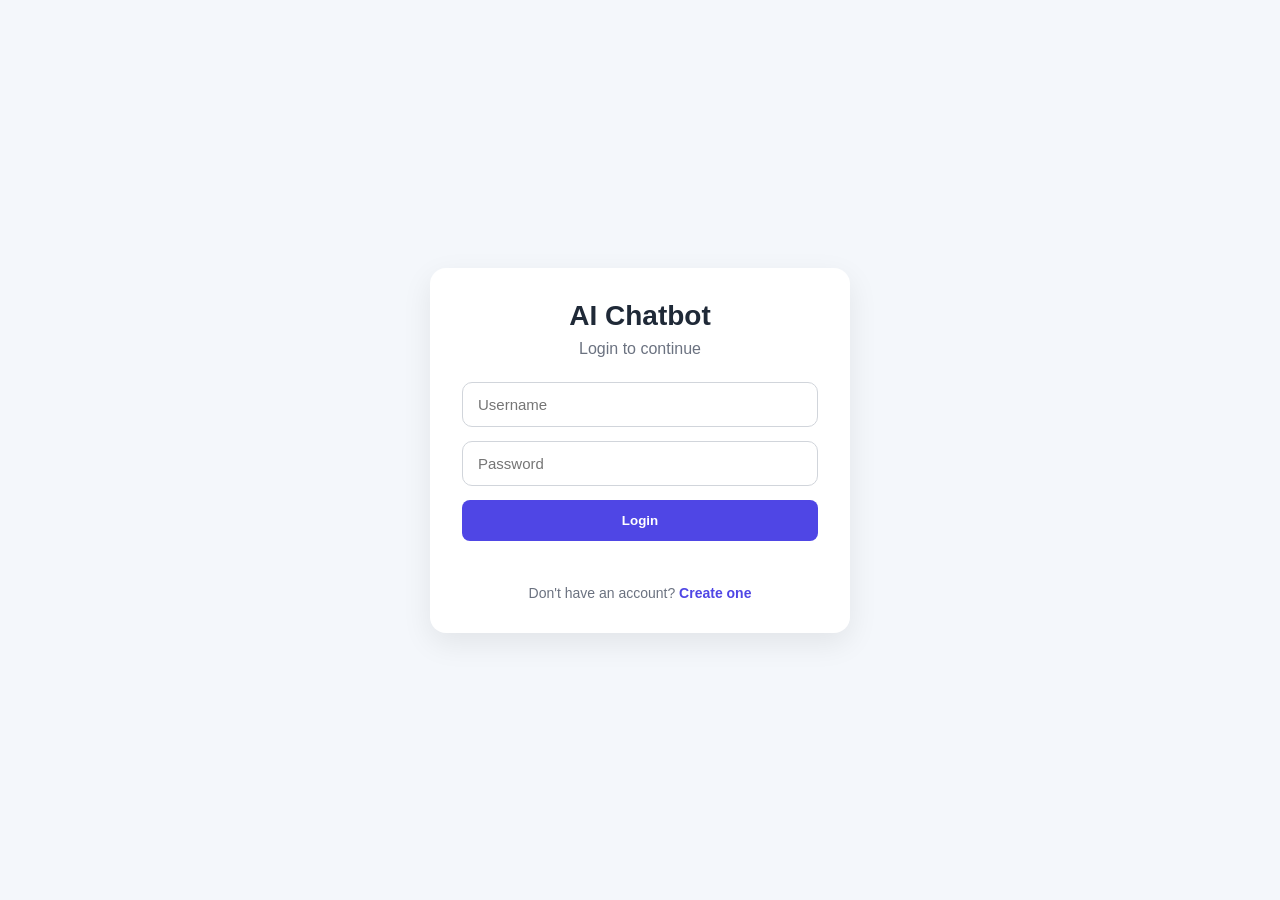
==== Project-1-Custom-AI-Chatbot/frontend/index.html @ d7967dd3 "Finalize custom AI chatbot with authentication, memory, web UI, and tests" ====
<!DOCTYPE html>
<html lang="en">
<head>
    <meta charset="UTF-8">
    <meta name="viewport" content="width=device-width, initial-scale=1.0">
    <title>AI Chatbot</title>
    <link rel="stylesheet" href="css/style.css">
</head>

<body>
    <div class="app">

        <header class="header">
            <div>
                <h1>AI Chatbot</h1>
                <p>Conversational AI with Memory</p>
            </div>

            <div class="header-actions">
                <button id="clearBtn" class="secondary-btn">Clear Chat</button>
                <button id="logoutBtn" class="secondary-btn">Logout</button>
            </div>
        </header>

        <main class="chat-container">
            <div id="messages" class="messages">
                <div class="message assistant">
                    <div class="bubble">
                        Hello! I'm your AI assistant. How can I help you today?
                    </div>
                </div>
            </div>

            <div id="status" class="status"></div>

            <form id="chatForm" class="input-area">
                <input
                    id="messageInput"
                    type="text"
                    placeholder="Type your message..."
                    autocomplete="off"
                    required
                >
                <button id="sendBtn" type="submit">Send</button>
            </form>
        </main>

    </div>

    <script src="js/app.js"></script>
</body>
</html>
---- Project-1-Custom-AI-Chatbot/frontend/css/style.css ----
* {
    box-sizing: border-box;
    margin: 0;
    padding: 0;
}

body {
    font-family: Arial, sans-serif;
    background: #f4f7fb;
    color: #1f2937;
    min-height: 100vh;
}

.app {
    max-width: 1000px;
    height: 100vh;
    margin: auto;
    display: flex;
    flex-direction: column;
    background: white;
}

.header {
    padding: 20px 24px;
    border-bottom: 1px solid #e5e7eb;
    display: flex;
    justify-content: space-between;
    align-items: center;
    gap: 20px;
}

.header h1 {
    font-size: 24px;
}

.header p {
    margin-top: 5px;
    color: #6b7280;
    font-size: 14px;
}

.header-actions {
    display: flex;
    gap: 10px;
}

button {
    border: none;
    border-radius: 8px;
    padding: 10px 16px;
    cursor: pointer;
    font-weight: 600;
}

.secondary-btn {
    background: #eef2ff;
    color: #3730a3;
}

.chat-container {
    flex: 1;
    display: flex;
    flex-direction: column;
    min-height: 0;
}

.messages {
    flex: 1;
    overflow-y: auto;
    padding: 24px;
}

.message {
    display: flex;
    margin-bottom: 16px;
}

.message.user {
    justify-content: flex-end;
}

.bubble {
    max-width: 75%;
    padding: 12px 16px;
    border-radius: 14px;
    line-height: 1.5;
    white-space: pre-wrap;
}

.message.assistant .bubble {
    background: #f1f5f9;
}

.message.user .bubble {
    background: #4f46e5;
    color: white;
}

.status {
    min-height: 24px;
    padding: 0 24px;
    color: #6b7280;
    font-size: 13px;
}

.input-area {
    display: flex;
    gap: 10px;
    padding: 16px 24px 24px;
    border-top: 1px solid #e5e7eb;
}

.input-area input {
    flex: 1;
    padding: 13px 15px;
    border: 1px solid #d1d5db;
    border-radius: 10px;
    outline: none;
    font-size: 15px;
}

.input-area input:focus {
    border-color: #4f46e5;
}

#sendBtn {
    background: #4f46e5;
    color: white;
}

#sendBtn:disabled {
    opacity: 0.6;
    cursor: not-allowed;
}

@media (max-width: 700px) {
    .header {
        align-items: flex-start;
        flex-direction: column;
    }

    .header-actions {
        width: 100%;
    }

    .header-actions button {
        flex: 1;
    }

    .bubble {
        max-width: 90%;
    }
}
    
/* Authentication Pages */

.auth-container {
    min-height: 100vh;
    display: flex;
    align-items: center;
    justify-content: center;
    padding: 20px;
}

.auth-card {
    width: 100%;
    max-width: 420px;
    background: white;
    padding: 32px;
    border-radius: 16px;
    box-shadow: 0 10px 30px rgba(0, 0, 0, 0.08);
}

.auth-card h1 {
    text-align: center;
    font-size: 28px;
}

.auth-subtitle {
    text-align: center;
    color: #6b7280;
    margin: 8px 0 24px;
}

.auth-card form {
    display: flex;
    flex-direction: column;
    gap: 14px;
}

.auth-card input {
    width: 100%;
    padding: 13px 15px;
    border: 1px solid #d1d5db;
    border-radius: 10px;
    outline: none;
    font-size: 15px;
}

.auth-card input:focus {
    border-color: #4f46e5;
}

.auth-card button {
    background: #4f46e5;
    color: white;
    padding: 13px;
}

.auth-link {
    margin-top: 20px;
    text-align: center;
    font-size: 14px;
    color: #6b7280;
}

.auth-link a {
    color: #4f46e5;
    font-weight: 600;
    text-decoration: none;
}
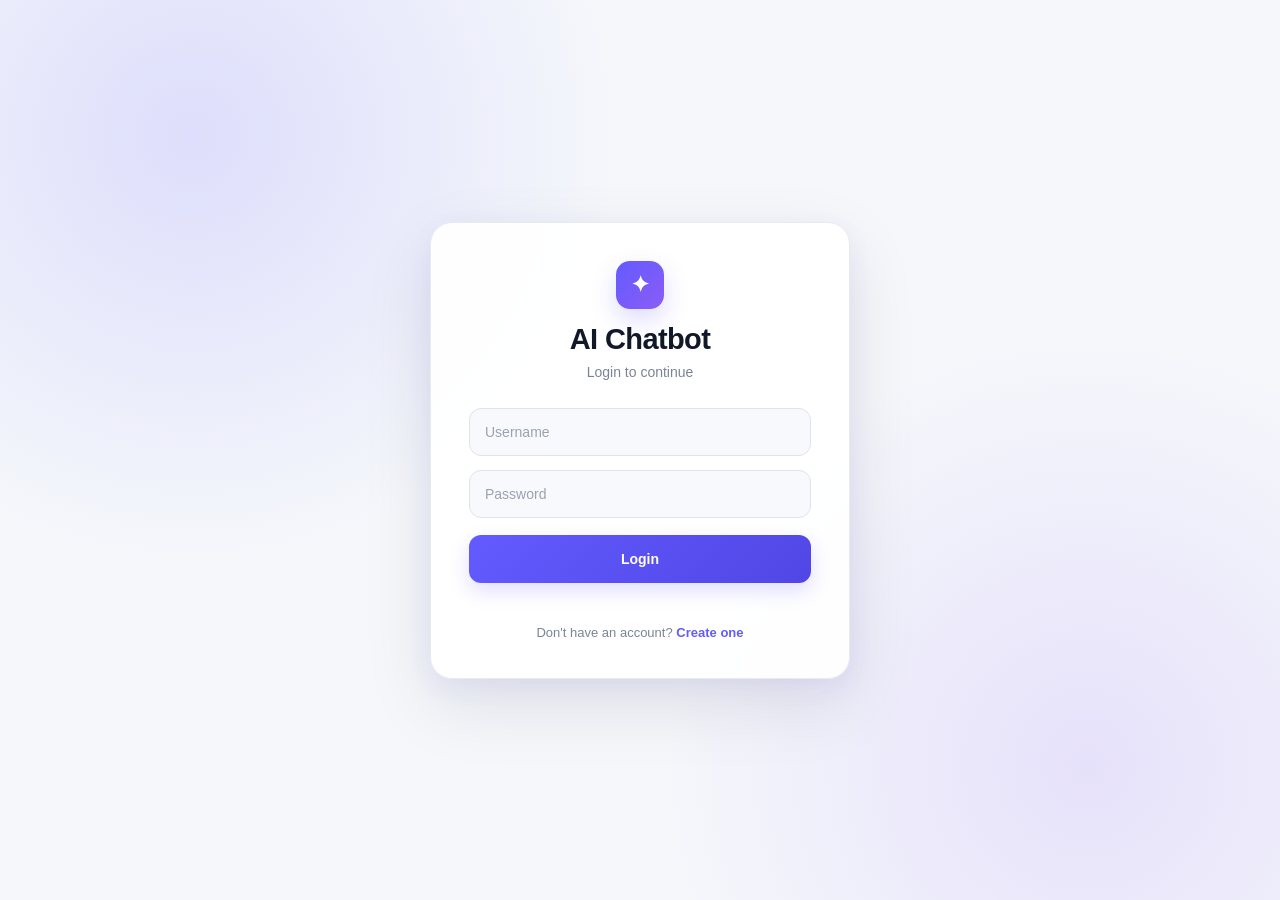
==== commit bf617538: "feat: complete AI chatbot frontend" ====
--- a/Project-1-Custom-AI-Chatbot/frontend/index.html
+++ b/Project-1-Custom-AI-Chatbot/frontend/index.html
@@ -10,43 +10,171 @@
 <body>
     <div class="app">
 
-        <header class="header">
-            <div>
-                <h1>AI Chatbot</h1>
-                <p>Conversational AI with Memory</p>
+        <!-- SIDEBAR -->
+        <aside class="sidebar">
+            <div class="sidebar-top">
+
+                <div class="brand">
+                    <div class="brand-icon">✦</div>
+                    <div>
+                        <h2>AI Chatbot</h2>
+                        <span>Conversational AI</span>
+                    </div>
+                </div>
+
+                <button id="newChatBtn" class="new-chat-btn" type="button">
+                    <span>＋</span>
+                    New Chat
+                </button>
+
+                <div class="sidebar-section">
+                    <div class="section-title">Conversation</div>
+
+                    <div class="chat-history-item active">
+                        <span>💬</span>
+                        <span>Current Conversation</span>
+                    </div>
+                </div>
+
             </div>
 
-            <div class="header-actions">
-                <button id="clearBtn" class="secondary-btn">Clear Chat</button>
-                <button id="logoutBtn" class="secondary-btn">Logout</button>
+            <div class="sidebar-bottom">
+                <div class="user-card">
+                    <div id="userAvatar" class="user-avatar">U</div>
+                    <div class="user-info">
+                        <strong id="usernameDisplay">User</strong>
+                        <span>AI Chatbot</span>
+                    </div>
+
+                    <button id="logoutBtn" class="logout-btn" title="Logout">
+                        ↪
+                    </button>
+                </div>
             </div>
-        </header>
+        </aside>
 
-        <main class="chat-container">
-            <div id="messages" class="messages">
-                <div class="message assistant">
-                    <div class="bubble">
-                        Hello! I'm your AI assistant. How can I help you today?
+
+        <!-- MAIN CHAT -->
+        <section class="main-area">
+
+            <!-- HEADER -->
+            <header class="chat-header">
+                <div class="chat-title">
+                    <div class="ai-avatar">
+                        ✦
+                    </div>
+
+                    <div>
+                        <h1>AI Assistant</h1>
+                        <div class="online-status">
+                            <span></span>
+                            AI Online
+                        </div>
                     </div>
                 </div>
-            </div>
 
-            <div id="status" class="status"></div>
+                <div class="header-actions">
+                    <button id="headerClearBtn" class="header-btn" type="button">
+                        Clear Chat
+                    </button>
+                </div>
+            </header>
 
-            <form id="chatForm" class="input-area">
-                <input
-                    id="messageInput"
-                    type="text"
-                    placeholder="Type your message..."
-                    autocomplete="off"
-                    required
-                >
-                <button id="sendBtn" type="submit">Send</button>
-            </form>
-        </main>
+
+            <!-- CHAT -->
+            <main class="chat-container">
+
+                <div id="messages" class="messages">
+
+                    <!-- WELCOME -->
+                    <div class="welcome-state">
+                        <div class="welcome-icon">✦</div>
+
+                        <h2>How can I help you today?</h2>
+
+                        <p>
+                            I'm your AI assistant. Ask me anything and
+                            I'll do my best to help.
+                        </p>
+
+                        <div class="suggestion-grid">
+                            <div class="suggestion-card">
+                                <span>💡</span>
+                                <strong>Ask a question</strong>
+                                <small>Get clear and useful answers</small>
+                            </div>
+
+                            <div class="suggestion-card">
+                                <span>🧠</span>
+                                <strong>Continue a conversation</strong>
+                                <small>I remember our conversation</small>
+                            </div>
+
+                            <div class="suggestion-card">
+                                <span>⚡</span>
+                                <strong>Get help quickly</strong>
+                                <small>Fast AI-powered assistance</small>
+                            </div>
+
+                            <div class="suggestion-card">
+                                <span>✨</span>
+                                <strong>Explore ideas</strong>
+                                <small>Brainstorm and create</small>
+                            </div>
+                        </div>
+                    </div>
+
+                    <!-- INITIAL AI MESSAGE -->
+                    <div class="message assistant">
+                        <div class="message-avatar ai-message-avatar">✦</div>
+
+                        <div class="message-content">
+                            <div class="message-name">AI Assistant</div>
+
+                            <div class="bubble">
+                                Hello! I'm your AI assistant. How can I help you today?
+                            </div>
+                        </div>
+                    </div>
+
+                </div>
+
+
+                <!-- STATUS -->
+                <div id="status" class="status"></div>
+
+
+                <!-- INPUT -->
+                <div class="input-wrapper">
+
+                    <form id="chatForm" class="input-area">
+
+                        <input
+                            id="messageInput"
+                            type="text"
+                            placeholder="Message AI Assistant..."
+                            autocomplete="off"
+                            required
+                        >
+
+                        <button id="sendBtn" type="submit" aria-label="Send message">
+                            <span>➤</span>
+                        </button>
+
+                    </form>
+
+                    <div class="input-hint">
+                        AI can make mistakes. Check important information.
+                    </div>
+
+                </div>
+
+            </main>
+
+        </section>
 
     </div>
 
     <script src="js/app.js"></script>
 </body>
-</html>
+</html>
--- a/Project-1-Custom-AI-Chatbot/frontend/css/style.css
+++ b/Project-1-Custom-AI-Chatbot/frontend/css/style.css
@@ -4,182 +4,769 @@
     padding: 0;
 }
 
+:root {
+    --bg: #f5f7fb;
+    --sidebar: #111827;
+    --sidebar-hover: #1f2937;
+    --primary: #635bff;
+    --primary-dark: #5146e5;
+    --text: #172033;
+    --muted: #7b8496;
+    --border: #e8ebf2;
+    --white: #ffffff;
+}
+
 body {
-    font-family: Arial, sans-serif;
-    background: #f4f7fb;
-    color: #1f2937;
+    font-family: Inter, "Segoe UI", Arial, sans-serif;
+    background: var(--bg);
+    color: var(--text);
     min-height: 100vh;
 }
 
+
+/* =========================
+   APP
+========================= */
+
 .app {
-    max-width: 1000px;
+    width: 100%;
     height: 100vh;
-    margin: auto;
+    display: flex;
+    overflow: hidden;
+    background: var(--white);
+}
+
+
+/* =========================
+   SIDEBAR
+========================= */
+
+.sidebar {
+    width: 270px;
+    min-width: 270px;
+    height: 100vh;
     display: flex;
     flex-direction: column;
-    background: white;
-}
-
-.header {
-    padding: 20px 24px;
-    border-bottom: 1px solid #e5e7eb;
-    display: flex;
     justify-content: space-between;
-    align-items: center;
-    gap: 20px;
-}
-
-.header h1 {
-    font-size: 24px;
-}
-
-.header p {
-    margin-top: 5px;
+    background: var(--sidebar);
+    color: white;
+    padding: 18px 14px;
+}
+
+.sidebar-top {
+    display: flex;
+    flex-direction: column;
+}
+
+.brand {
+    display: flex;
+    align-items: center;
+    gap: 11px;
+    padding: 8px 10px 24px;
+}
+
+.brand-icon {
+    width: 38px;
+    height: 38px;
+    display: flex;
+    align-items: center;
+    justify-content: center;
+    border-radius: 11px;
+    background: linear-gradient(135deg, #7c3aed, #4f46e5);
+    font-size: 19px;
+    box-shadow: 0 8px 20px rgba(99, 91, 255, 0.3);
+}
+
+.brand h2 {
+    font-size: 16px;
+    font-weight: 700;
+}
+
+.brand span {
+    display: block;
+    margin-top: 3px;
+    color: #9ca3af;
+    font-size: 11px;
+}
+
+.new-chat-btn {
+    width: 100%;
+    display: flex;
+    align-items: center;
+    justify-content: center;
+    gap: 8px;
+    padding: 12px;
+    border: 1px solid #374151;
+    border-radius: 10px;
+    background: #1f2937;
+    color: white;
+    font-size: 13px;
+    font-weight: 650;
+    cursor: pointer;
+    transition: 0.2s ease;
+}
+
+.new-chat-btn:hover {
+    background: #374151;
+    transform: translateY(-1px);
+}
+
+.new-chat-btn span {
+    font-size: 19px;
+}
+
+.sidebar-section {
+    margin-top: 30px;
+}
+
+.section-title {
+    padding: 0 10px 10px;
     color: #6b7280;
+    font-size: 11px;
+    font-weight: 700;
+    text-transform: uppercase;
+    letter-spacing: 0.8px;
+}
+
+.chat-history-item {
+    display: flex;
+    align-items: center;
+    gap: 10px;
+    padding: 11px 12px;
+    border-radius: 9px;
+    color: #d1d5db;
+    font-size: 13px;
+    cursor: pointer;
+    transition: 0.2s ease;
+}
+
+.chat-history-item:hover,
+.chat-history-item.active {
+    background: var(--sidebar-hover);
+    color: white;
+}
+
+.chat-history-item span:first-child {
     font-size: 14px;
 }
 
-.header-actions {
-    display: flex;
+.sidebar-bottom {
+    border-top: 1px solid #293241;
+    padding-top: 13px;
+}
+
+.user-card {
+    display: flex;
+    align-items: center;
     gap: 10px;
-}
-
-button {
+    padding: 8px;
+}
+
+.user-avatar {
+    width: 34px;
+    height: 34px;
+    border-radius: 50%;
+    display: flex;
+    align-items: center;
+    justify-content: center;
+    background: #374151;
+    color: white;
+    font-size: 13px;
+    font-weight: 700;
+}
+
+.user-info {
+    flex: 1;
+    min-width: 0;
+}
+
+.user-info strong {
+    display: block;
+    font-size: 12px;
+    color: white;
+}
+
+.user-info span {
+    display: block;
+    margin-top: 2px;
+    color: #9ca3af;
+    font-size: 10px;
+}
+
+.logout-btn {
+    width: 32px;
+    height: 32px;
     border: none;
     border-radius: 8px;
-    padding: 10px 16px;
+    background: transparent;
+    color: #9ca3af;
     cursor: pointer;
+    font-size: 18px;
+    transition: 0.2s ease;
+}
+
+.logout-btn:hover {
+    background: #374151;
+    color: white;
+}
+
+
+/* =========================
+   MAIN AREA
+========================= */
+
+.main-area {
+    flex: 1;
+    min-width: 0;
+    display: flex;
+    flex-direction: column;
+    background: #fbfcfe;
+}
+
+
+/* =========================
+   HEADER
+========================= */
+
+.chat-header {
+    height: 74px;
+    min-height: 74px;
+    padding: 12px 28px;
+    display: flex;
+    align-items: center;
+    justify-content: space-between;
+    border-bottom: 1px solid var(--border);
+    background: rgba(255, 255, 255, 0.96);
+}
+
+.chat-title {
+    display: flex;
+    align-items: center;
+    gap: 11px;
+}
+
+.ai-avatar {
+    width: 40px;
+    height: 40px;
+    display: flex;
+    align-items: center;
+    justify-content: center;
+    border-radius: 12px;
+    background: linear-gradient(135deg, #635bff, #8b5cf6);
+    color: white;
+    font-size: 19px;
+    box-shadow: 0 7px 18px rgba(99, 91, 255, 0.2);
+}
+
+.chat-title h1 {
+    font-size: 15px;
+    font-weight: 700;
+    color: #111827;
+}
+
+.online-status {
+    display: flex;
+    align-items: center;
+    gap: 5px;
+    margin-top: 3px;
+    color: #7b8496;
+    font-size: 11px;
+}
+
+.online-status span {
+    width: 6px;
+    height: 6px;
+    border-radius: 50%;
+    background: #22c55e;
+}
+
+.header-btn {
+    border: 1px solid var(--border);
+    border-radius: 9px;
+    padding: 9px 13px;
+    background: white;
+    color: #5d6678;
+    font-size: 12px;
     font-weight: 600;
-}
-
-.secondary-btn {
-    background: #eef2ff;
-    color: #3730a3;
-}
+    cursor: pointer;
+    transition: 0.2s ease;
+}
+
+.header-btn:hover {
+    border-color: #cfd4df;
+    background: #f8f9fc;
+}
+
+
+/* =========================
+   CHAT
+========================= */
 
 .chat-container {
     flex: 1;
+    min-height: 0;
     display: flex;
     flex-direction: column;
-    min-height: 0;
 }
 
 .messages {
     flex: 1;
     overflow-y: auto;
-    padding: 24px;
-}
+    padding: 35px clamp(20px, 7vw, 100px);
+    scroll-behavior: smooth;
+}
+
+.messages::-webkit-scrollbar {
+    width: 6px;
+}
+
+.messages::-webkit-scrollbar-track {
+    background: transparent;
+}
+
+.messages::-webkit-scrollbar-thumb {
+    background: #d5dae4;
+    border-radius: 20px;
+}
+
+
+/* =========================
+   WELCOME
+========================= */
+
+.welcome-state {
+    max-width: 720px;
+    margin: 25px auto 45px;
+    text-align: center;
+}
+
+.welcome-icon {
+    width: 58px;
+    height: 58px;
+    margin: 0 auto 18px;
+    display: flex;
+    align-items: center;
+    justify-content: center;
+    border-radius: 18px;
+    background: linear-gradient(135deg, #635bff, #8b5cf6);
+    color: white;
+    font-size: 27px;
+    box-shadow: 0 12px 30px rgba(99, 91, 255, 0.2);
+}
+
+.welcome-state h2 {
+    font-size: 25px;
+    color: #111827;
+    letter-spacing: -0.5px;
+}
+
+.welcome-state > p {
+    max-width: 480px;
+    margin: 9px auto 25px;
+    color: #7b8496;
+    font-size: 13px;
+    line-height: 1.6;
+}
+
+.suggestion-grid {
+    display: grid;
+    grid-template-columns: repeat(2, 1fr);
+    gap: 10px;
+    max-width: 560px;
+    margin: auto;
+}
+
+.suggestion-card {
+    padding: 14px;
+    text-align: left;
+    border: 1px solid var(--border);
+    border-radius: 12px;
+    background: white;
+    cursor: default;
+    transition: 0.2s ease;
+}
+
+.suggestion-card:hover {
+    border-color: #d5d9e6;
+    box-shadow: 0 8px 22px rgba(15, 23, 42, 0.05);
+    transform: translateY(-1px);
+}
+
+.suggestion-card > span {
+    font-size: 16px;
+}
+
+.suggestion-card strong {
+    display: block;
+    margin-top: 8px;
+    color: #374151;
+    font-size: 12px;
+}
+
+.suggestion-card small {
+    display: block;
+    margin-top: 4px;
+    color: #8b93a3;
+    font-size: 10px;
+}
+
+
+/* =========================
+   MESSAGES
+========================= */
 
 .message {
     display: flex;
-    margin-bottom: 16px;
+    gap: 10px;
+    margin: 20px auto;
+    max-width: 800px;
+    animation: messageIn 0.2s ease-out;
+}
+
+@keyframes messageIn {
+    from {
+        opacity: 0;
+        transform: translateY(6px);
+    }
+
+    to {
+        opacity: 1;
+        transform: translateY(0);
+    }
 }
 
 .message.user {
     justify-content: flex-end;
 }
 
+.message-avatar {
+    width: 30px;
+    min-width: 30px;
+    height: 30px;
+    display: flex;
+    align-items: center;
+    justify-content: center;
+    border-radius: 9px;
+    font-size: 12px;
+    font-weight: 700;
+}
+
+.ai-message-avatar {
+    background: linear-gradient(135deg, #635bff, #8b5cf6);
+    color: white;
+}
+
+.message-content {
+    max-width: 72%;
+}
+
+.message-name {
+    margin-bottom: 5px;
+    color: #7b8496;
+    font-size: 10px;
+    font-weight: 650;
+}
+
 .bubble {
-    max-width: 75%;
-    padding: 12px 16px;
-    border-radius: 14px;
-    line-height: 1.5;
+    padding: 12px 15px;
+    border-radius: 15px;
+    font-size: 13px;
+    line-height: 1.6;
     white-space: pre-wrap;
+    word-break: break-word;
 }
 
 .message.assistant .bubble {
-    background: #f1f5f9;
+    background: white;
+    border: 1px solid var(--border);
+    border-top-left-radius: 4px;
+    color: #344054;
+    box-shadow: 0 4px 15px rgba(15, 23, 42, 0.035);
+}
+
+.message.user .message-content {
+    order: 0;
 }
 
 .message.user .bubble {
-    background: #4f46e5;
-    color: white;
-}
+    background: linear-gradient(135deg, #635bff, #5146e5);
+    color: white;
+    border-top-right-radius: 4px;
+    box-shadow: 0 7px 18px rgba(99, 91, 255, 0.16);
+}
+
+
+/* =========================
+   STATUS
+========================= */
 
 .status {
-    min-height: 24px;
-    padding: 0 24px;
-    color: #6b7280;
-    font-size: 13px;
+    min-height: 20px;
+    padding: 0 clamp(20px, 7vw, 100px);
+    color: #7b8496;
+    font-size: 11px;
+}
+
+
+/* =========================
+   INPUT
+========================= */
+
+.input-wrapper {
+    padding: 12px clamp(20px, 7vw, 100px) 18px;
+    background: #fbfcfe;
 }
 
 .input-area {
-    display: flex;
-    gap: 10px;
-    padding: 16px 24px 24px;
-    border-top: 1px solid #e5e7eb;
+    max-width: 800px;
+    margin: auto;
+    display: flex;
+    align-items: center;
+    gap: 8px;
+    padding: 6px 7px 6px 15px;
+    border: 1px solid #dfe3eb;
+    border-radius: 16px;
+    background: white;
+    box-shadow: 0 7px 25px rgba(15, 23, 42, 0.06);
+    transition: 0.2s ease;
+}
+
+.input-area:focus-within {
+    border-color: #a9a4ff;
+    box-shadow:
+        0 7px 25px rgba(15, 23, 42, 0.06),
+        0 0 0 3px rgba(99, 91, 255, 0.08);
 }
 
 .input-area input {
     flex: 1;
-    padding: 13px 15px;
-    border: 1px solid #d1d5db;
-    border-radius: 10px;
+    min-width: 0;
+    border: none;
     outline: none;
+    background: transparent;
+    color: #172033;
+    font-family: inherit;
+    font-size: 13px;
+    padding: 11px 0;
+}
+
+.input-area input::placeholder {
+    color: #9aa2b1;
+}
+
+#sendBtn {
+    width: 39px;
+    height: 39px;
+    min-width: 39px;
+    display: flex;
+    align-items: center;
+    justify-content: center;
+    border: none;
+    border-radius: 11px;
+    background: linear-gradient(135deg, #635bff, #5146e5);
+    color: white;
+    cursor: pointer;
+    box-shadow: 0 5px 13px rgba(99, 91, 255, 0.2);
+    transition: 0.2s ease;
+}
+
+#sendBtn span {
     font-size: 15px;
-}
-
-.input-area input:focus {
-    border-color: #4f46e5;
-}
-
-#sendBtn {
-    background: #4f46e5;
-    color: white;
+    transform: translateX(1px);
+}
+
+#sendBtn:hover {
+    transform: translateY(-1px);
+    box-shadow: 0 7px 18px rgba(99, 91, 255, 0.28);
 }
 
 #sendBtn:disabled {
-    opacity: 0.6;
+    opacity: 0.55;
     cursor: not-allowed;
-}
-
-@media (max-width: 700px) {
-    .header {
-        align-items: flex-start;
-        flex-direction: column;
-    }
-
-    .header-actions {
-        width: 100%;
-    }
-
-    .header-actions button {
-        flex: 1;
+    transform: none;
+}
+
+.input-hint {
+    max-width: 800px;
+    margin: 7px auto 0;
+    text-align: center;
+    color: #a0a7b4;
+    font-size: 9px;
+}
+
+
+/* =========================
+   MOBILE
+========================= */
+
+@media (max-width: 750px) {
+
+    .sidebar {
+        width: 220px;
+        min-width: 220px;
+    }
+
+    .messages {
+        padding: 25px 16px;
+    }
+
+    .message-content {
+        max-width: 82%;
+    }
+
+    .suggestion-grid {
+        grid-template-columns: 1fr;
+    }
+
+    .welcome-state {
+        margin-top: 10px;
+    }
+
+    .welcome-state h2 {
+        font-size: 21px;
+    }
+
+    .chat-header {
+        padding: 12px 16px;
+    }
+
+    .header-btn {
+        padding: 8px 10px;
+        font-size: 11px;
+    }
+
+    .input-wrapper {
+        padding: 10px 14px 15px;
+    }
+}
+
+
+@media (max-width: 560px) {
+
+    .sidebar {
+        width: 70px;
+        min-width: 70px;
+        padding: 15px 10px;
+    }
+
+    .brand {
+        justify-content: center;
+        padding: 5px 0 20px;
+    }
+
+    .brand > div:last-child,
+    .new-chat-btn,
+    .sidebar-section,
+    .user-info {
+        display: none;
+    }
+
+    .user-card {
+        justify-content: center;
+    }
+
+    .logout-btn {
+        display: none;
+    }
+
+    .sidebar-bottom {
+        border-top: none;
+    }
+
+    .chat-header {
+        height: 68px;
+        min-height: 68px;
+    }
+
+    .ai-avatar {
+        width: 36px;
+        height: 36px;
+    }
+
+    .chat-title h1 {
+        font-size: 14px;
+    }
+
+    .welcome-icon {
+        width: 50px;
+        height: 50px;
+        font-size: 22px;
+    }
+
+    .welcome-state h2 {
+        font-size: 19px;
+    }
+
+    .message-content {
+        max-width: 85%;
     }
 
     .bubble {
-        max-width: 90%;
-    }
-}
-    
-/* Authentication Pages */
+        font-size: 12px;
+    }
+}
+
+
+
+
+/* =========================
+   AUTHENTICATION PAGES
+========================= */
 
 .auth-container {
     min-height: 100vh;
     display: flex;
     align-items: center;
     justify-content: center;
-    padding: 20px;
+    padding: 24px;
+    background:
+        radial-gradient(circle at 15% 15%, rgba(99, 91, 255, 0.16), transparent 32%),
+        radial-gradient(circle at 85% 85%, rgba(139, 92, 246, 0.14), transparent 32%),
+        #f5f7fb;
 }
 
 .auth-card {
     width: 100%;
     max-width: 420px;
-    background: white;
-    padding: 32px;
-    border-radius: 16px;
-    box-shadow: 0 10px 30px rgba(0, 0, 0, 0.08);
+    padding: 38px;
+    background: rgba(255, 255, 255, 0.96);
+    border: 1px solid #e7eaf1;
+    border-radius: 22px;
+    box-shadow:
+        0 25px 70px rgba(15, 23, 42, 0.10),
+        0 8px 25px rgba(99, 91, 255, 0.07);
 }
 
 .auth-card h1 {
+    position: relative;
+    margin-bottom: 8px;
     text-align: center;
-    font-size: 28px;
+    color: #111827;
+    font-size: 29px;
+    font-weight: 750;
+    letter-spacing: -0.6px;
+}
+
+.auth-card h1::before {
+    content: "✦";
+    width: 48px;
+    height: 48px;
+    margin: 0 auto 14px;
+    display: flex;
+    align-items: center;
+    justify-content: center;
+    border-radius: 14px;
+    background: linear-gradient(135deg, #635bff, #8b5cf6);
+    color: white;
+    font-size: 22px;
+    box-shadow: 0 10px 25px rgba(99, 91, 255, 0.22);
 }
 
 .auth-subtitle {
+    margin: 0 0 28px;
     text-align: center;
-    color: #6b7280;
-    margin: 8px 0 24px;
+    color: #7b8496;
+    font-size: 14px;
 }
 
 .auth-card form {
@@ -190,32 +777,73 @@
 
 .auth-card input {
     width: 100%;
-    padding: 13px 15px;
-    border: 1px solid #d1d5db;
-    border-radius: 10px;
+    height: 48px;
+    padding: 0 15px;
+    border: 1px solid #dfe3eb;
+    border-radius: 12px;
     outline: none;
-    font-size: 15px;
+    background: #f8f9fc;
+    color: #172033;
+    font-family: inherit;
+    font-size: 14px;
+    transition: 0.2s ease;
+}
+
+.auth-card input::placeholder {
+    color: #9aa2b1;
 }
 
 .auth-card input:focus {
-    border-color: #4f46e5;
+    background: white;
+    border-color: #a9a4ff;
+    box-shadow: 0 0 0 4px rgba(99, 91, 255, 0.09);
 }
 
 .auth-card button {
-    background: #4f46e5;
-    color: white;
-    padding: 13px;
+    width: 100%;
+    height: 48px;
+    margin-top: 3px;
+    border: none;
+    border-radius: 12px;
+    background: linear-gradient(135deg, #635bff, #5146e5);
+    color: white;
+    font-family: inherit;
+    font-size: 14px;
+    font-weight: 700;
+    cursor: pointer;
+    box-shadow: 0 8px 20px rgba(99, 91, 255, 0.20);
+    transition: 0.2s ease;
+}
+
+.auth-card button:hover {
+    transform: translateY(-1px);
+    box-shadow: 0 11px 25px rgba(99, 91, 255, 0.28);
 }
 
 .auth-link {
-    margin-top: 20px;
+    margin-top: 22px;
     text-align: center;
-    font-size: 14px;
-    color: #6b7280;
+    color: #7b8496;
+    font-size: 13px;
 }
 
 .auth-link a {
-    color: #4f46e5;
-    font-weight: 600;
+    color: #635bff;
+    font-weight: 700;
     text-decoration: none;
 }
+
+.auth-link a:hover {
+    text-decoration: underline;
+}
+
+@media (max-width: 500px) {
+    .auth-container {
+        padding: 16px;
+    }
+
+    .auth-card {
+        padding: 30px 22px;
+        border-radius: 18px;
+    }
+}
